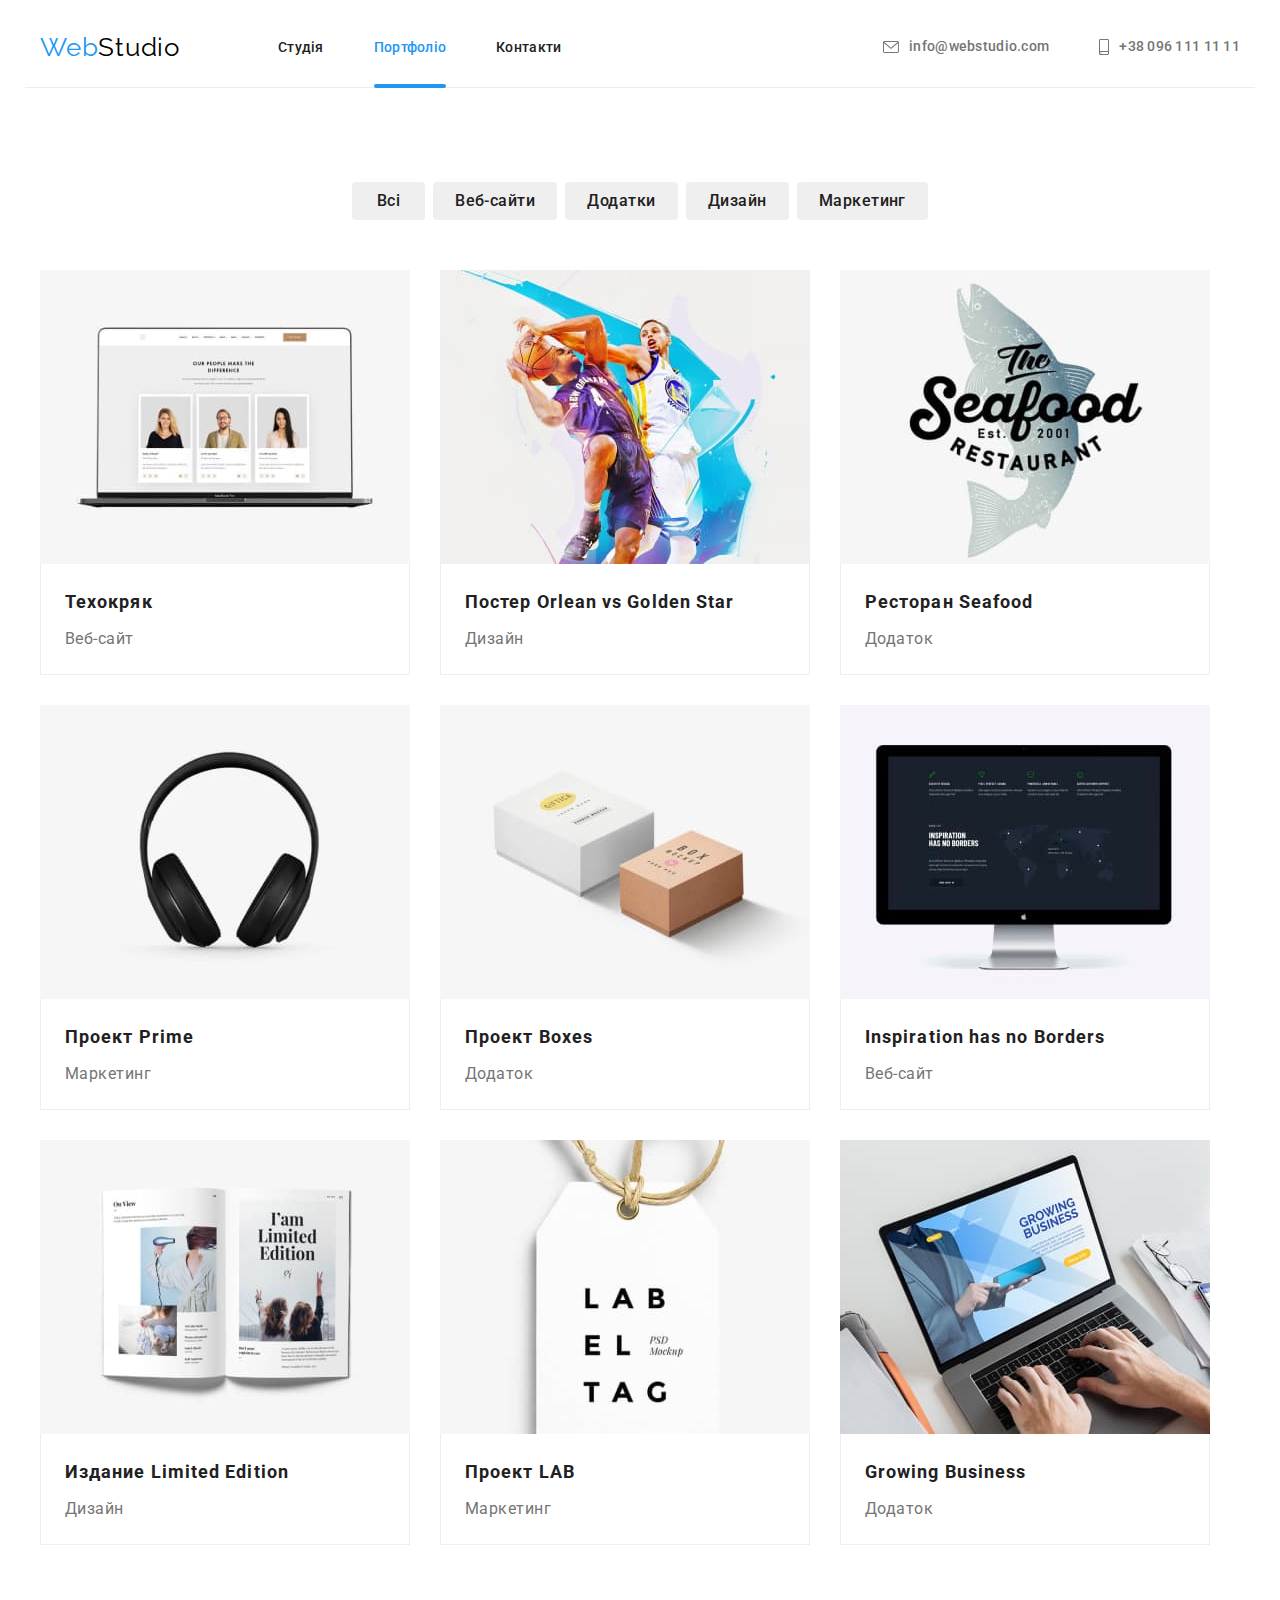
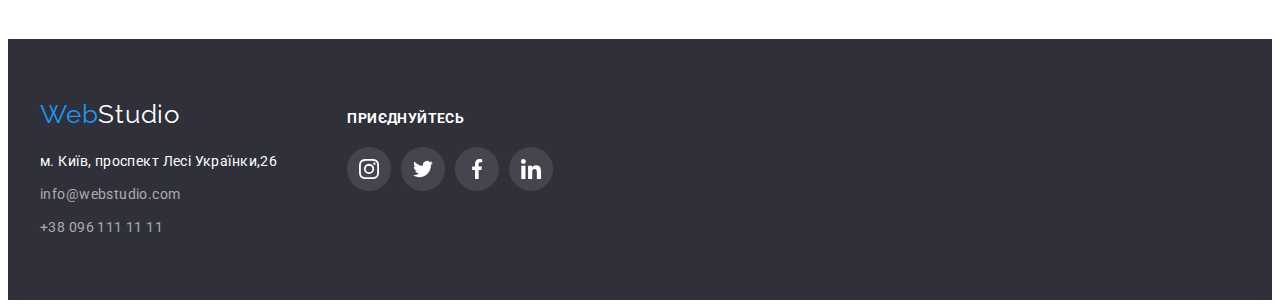
==== portfolio.html @ 2bb47590 "clon" ====
<!DOCTYPE html>
<html lang="uk">
  <head>
    <meta charset="UTF-8" />
    <meta name="viewport" content="width=device-width, initial-scale=1.0" />
    <title>WedStudio-Портфоліо</title>
    <link rel="preconnect" href="https://fonts.googleapis.com" />
    <link rel="preconnect" href="https://fonts.gstatic.com" crossorigin />
    <link
      href="https://fonts.googleapis.com/css2?family=Raleway:wght@700&family=Roboto:wght@400;500;700;900&display=swap"
      rel="stylesheet"
    />
    <link rel="stylesheet" href="https://cdnjs.cloudflare.com/ajax/libs/modern-normalize/1.1.0/modern-normalize.min.css" integrity="sha512-wpPYUAdjBVSE4KJnH1VR1HeZfpl1ub8YT/NKx4PuQ5NmX2tKuGu6U/JRp5y+Y8XG2tV+wKQpNHVUX03MfMFn9Q==" crossorigin="anonymous" referrerpolicy="no-referrer" />
    <link rel="stylesheet" href="./css/styles.css" />
    
  </head>
  <body>
    <header class="header">
      <div class="container">
        <nav class="header-nav">
          <a href="index.html" lang="en" class="header-logo link"><span>Web</span>Studio</a>

          <ul class="main-nav list">
            <li class="main-nav-item">
              <a href="index.html" class="main-nav-link link">Студія</a>
            </li>
            <li class="main-nav-item">
              <a href="portfolio.html" class="main-nav-link link current">Портфоліо</a>
            </li>
            <li class="main-nav-item"><a href="#" class="main-nav-link link">Контакти</a></li>
          </ul>
        </nav>
    

      
        <ul class="conneсtion-nav list">
        <li class="conneсtion-nav-item">
          <a href="mailto:info@webstudio.com" class="conneсtion-nav-link link"
            >
            <svg class="connection-nav-icon"  width="16" height="12">
              <use href="./images/icons.svg#icon-mail"></use>
            </svg>
            info@webstudio.com</a
          >
        </li>
        <li class="conneсtion-nav-item">
          <a href="tel:+380961111111" class="conneсtion-nav-link link"
            >
            <svg class="connection-nav-icon"  width="10" height="16">
              <use href="./images/icons.svg#icon-tel"></use>
            </svg>
            +38 096 111 11 11</a
          >
        </li>
      </ul>
      </div>
    </header>

    <main>
      <section class="section example">
        <div class="container">
          <h2 class="visually-hidden">Приклади наших робіт</h2>
        <!--Кнопки фільтрації прикладів робіт-->
        <ul class="buttons list">
          <li>
            <button type="button" class="example-btn btn">Всі</button>
          </li>
          <li><button type="button" class="example-btn btn">Веб-сайти</button></li>
          <li>
            <button type="button" class="example-btn btn">Додатки</button>
          </li>
          <li><button type="button" class="example-btn btn">Дизайн</button></li>
          <li>
            <button type="button" class="example-btn btn">Маркетинг</button>
          </li>
        </ul>

        <!--Саме приклади-->

        <ul class="example-list list">
          <li class="example-item">
            <a href="#" class="example-link link">
              <div class="example-activ">
                <img
                src="./images/portfolio/img1.jpg"
                alt="Лед-топ з відкритим веб-сайтом"
                width="370"
                height="294"
              />
              <p class="activ-text text">Ресурс пропонує комплексні пропозиції з різним рівнем функціоналу та сервісів. Все це дозволить відвідувачу отримати вичерпні відомості про компанію чи приватну особу.</p>
            </div>
              
              
              <div class="example-div">
                <h3 class="example-titel titel">Техокряк</h3>
                <p class="example-text text">Веб-сайт</p>
              </div> 
            </a>
          </li>
          <li class="example-item">
            <a href="#" class="example-link link">
              <div class="example-activ">
                <img
                src="./images/portfolio/img2.jpg"
                alt="Блок-шот при спробі слем-данку"
                width="370"
                height="294"
              />
              <p class="activ-text text">Ресурс пропонує комплексні пропозиції з різним рівнем функціоналу та сервісів. Все це дозволить відвідувачу отримати вичерпні відомості про компанію чи приватну особу.</p>
              </div>
              
              <div class="example-div">
                <h3 class="example-titel titel">
                Постер <span lang="en">Orlean vs Golden Star</span>
              </h3>
              <p class="example-text text">Дизайн</p>
              </div> 
            </a>
          </li>
          <li class="example-item">
            <a href="#" class="example-link link">
              <div class="example-activ">
                <img
                src="./images/portfolio/img3.jpg"
                alt="Логотип ресторану Seafood"
                width="370"
                height="294"
              />
              <p class="activ-text text">Ресурс пропонує комплексні пропозиції з різним рівнем функціоналу та сервісів. Все це дозволить відвідувачу отримати вичерпні відомості про компанію чи приватну особу.</p>
              </div>
              
              <div class="example-div">
                <h3 class="example-titel titel">Ресторан <span lang="en">Seafood</span></h3>
              <p class="example-text text">Додаток</p>
              </div> 
            </a>
          </li>
          <li class="example-item">
            <a href="#" class="example-link link">
              <div class="example-activ">
                <img
                src="./images/portfolio/img4.jpg"
                alt="Навушники"
                width="370"
                height="294"
              />
              <p class="activ-text text">Ресурс пропонує комплексні пропозиції з різним рівнем функціоналу та сервісів. Все це дозволить відвідувачу отримати вичерпні відомості про компанію чи приватну особу.</p>
              </div>
              
              <div class="example-div">
                <h3 class="example-titel titel">Проект <span lang="en">Prime</span></h3>
              <p class="example-text text">Маркетинг</p>
              </div>
            </a>
          </li>
          <li class="example-item">
            <a href="#" class="example-link link">
              <div class="example-activ">
                <img
                src="./images/portfolio/img5.jpg"
                alt="Дві коробки різних розмірів"
                width="370"
                height="294"
              />
              <p class="activ-text text">Ресурс пропонує комплексні пропозиції з різним рівнем функціоналу та сервісів. Все це дозволить відвідувачу отримати вичерпні відомості про компанію чи приватну особу.</p>
              </div>
              
              <div class="example-div">
                <h3 class="example-titel titel">Проект <span lang="en">Boxes</span></h3>
              <p class="example-text text">Додаток</p>
              </div> 
            </a>
          </li>
          <li class="example-item">
            <a href="#" class="example-link link">
              <div class="example-activ">
                <img
                src="./images/portfolio/img6.jpg"
                alt="Монітор з відкритим веб-сайтом"
                width="370"
                height="294"
              />
              <p class="activ-text text">Ресурс пропонує комплексні пропозиції з різним рівнем функціоналу та сервісів. Все це дозволить відвідувачу отримати вичерпні відомості про компанію чи приватну особу.</p>
              </div>
              
              <div class="example-div">
                <h3 class="example-titel titel" lang="en">Inspiration has no Borders</h3>
              <p class="example-text text">Веб-сайт</p>
              </div> 
            </a>
          </li>
          <li class="example-item">
            <a href="#" class="example-link link">
              <div class="example-activ">
                <img
                src="./images/portfolio/img7.jpg"
                alt="Розгорнута книга з картинками"
                width="370"
                height="294"
              />
              <p class="activ-text text">Ресурс пропонує комплексні пропозиції з різним рівнем функціоналу та сервісів. Все це дозволить відвідувачу отримати вичерпні відомості про компанію чи приватну особу.</p>
              </div>
              
              <div class="example-div">
                <h3 class="example-titel titel">Издание <span lang="en">Limited Edition</span></h3>
              <p class="example-text text">Дизайн</p>
              </div> 
            </a>
          </li>
          <li class="example-item">
            <a href="#" class="example-link link">
              <div class="example-activ">
                <img
                src="./images/portfolio/img8.jpg"
                alt="Бірка з маркуванням виробу"
                width="370"
                height="294"
              />
              <p class="activ-text text">Ресурс пропонує комплексні пропозиції з різним рівнем функціоналу та сервісів. Все це дозволить відвідувачу отримати вичерпні відомості про компанію чи приватну особу.</p>
              </div>
              
              <div class="example-div">
                <h3 class="example-titel titel">Проект <span lang="en">LAB</span></h3>
              <p class="example-text text">Маркетинг</p>
              </div> 
            </a>
          </li>
          <li class="example-item">
            <a href="#" class="example-link link">
              <div class="example-activ">
                <img
                src="./images/portfolio/img9.jpg"
                alt="Лед-топ на екрані якого відбувається процес встановлення десктопного додатку"
                width="370"
                height="294"
              />
              <p class="activ-text text">Ресурс пропонує комплексні пропозиції з різним рівнем функціоналу та сервісів. Все це дозволить відвідувачу отримати вичерпні відомості про компанію чи приватну особу.</p>
              </div>
              
              <div class="example-div">
                <h3 class="example-titel titel" lang="en">Growing Business</h3>
              <p class="example-text text">Додаток</p>
              </div> 
            </a>
          </li>
        </ul>
        </div>
        
      </section>
    </main>

    <footer class="footer">
      <div class="container">
        <div class="footer-add">
          <a href="index.html" lang="en" class="footer-logo link"
          ><span>Web</span>Studio</a>        
          <address class="footer-address">
            <ul class="address-list list">
              <li class="addres-item">
                <a
                  href="https://goo.gl/maps/VcLh4SeBCDLP2WR46"
                  target="_blank"
                  rel="noopener noreferrer nofollow"
                  class="address link"
                  >м. Київ, проспект Лесі Українки,26</a
                >
              </li>
              <li class="addres-item">
                <a href="mailto:info@webstudio.com" class="footer-cont link"
                  >info@webstudio.com</a
                >
              </li>
              <li class="addres-item">
                <a href="tel:+380961111111" class="footer-cont link"
                  >+38 096 111 11 11</a
                >
              </li>
            </ul>
          </address>
        </div>
        <div class="footer-soc">
          <h3 class="footer-titel titel">
            Приєднуйтесь
          </h3>
            <ul class="footer-soc-list list">
                <li class="foooter-soc-item"><a href="" class="foooter-soc-link link">
                  <svg class="footer-soc-icon" width="20" height="20">
                    <use href="./images/icons.svg#icon-instagram"></use>
                  </svg>
                </a></li>
                <li class="foooter-soc-item"><a href="" class="foooter-soc-link link">
                  <svg class="footer-soc-icon" width="20" height="20">
                    <use href="./images/icons.svg#icon-twitter"></use>
                  </svg>
                </a></li>
                <li class="foooter-soc-item"><a href="" class="foooter-soc-link link">
                  <svg class="footer-soc-icon" width="20" height="20">
                    <use href="./images/icons.svg#icon-fecabook"></use>
                  </svg>
                </a></li>
                <li class="foooter-soc-item"><a href="" class="foooter-soc-link link">
                  <svg class="footer-soc-icon" width="20" height="20">
                    <use href="./images/icons.svg#icon-linkedin"></use>
                  </svg>
                </a></li>
            </ul>
        </div>
      </div>      
    </footer>
  </body>
</html>
---- css/styles.css ----
:root {
    --main-color: #212121;
    --second-color: #757575;
    --third-color: #ffffff;
    --accent-color: #2196F3;
    --background-color: #E5E5E5;
    --header-background-color: #FFFFFF;
    --hero-text: #ffffff;
    --specialty-background-color: #F5F5F5;
    --team-background-color: #F5F4FA;
    --footer-background-color: #2F303A;
    --footer-main-text: #ffffff;
    --footer-second-text: rgba(255, 255, 255, 0.6);
}
h1, h2, h3, h4, h5, h6, p {
    margin: 0;
}
ul {
    margin: 0;
    padding-left: 0;
}
body {
    color: var(--main-color);
    font-family:  'Roboto', sans-serif;
}
.container {
    width: 1200px;
    padding: 0 15px;
    margin: 0 auto;
}
.section {
    
    margin: 0 auto;
    padding-top: 94px;
    padding-bottom: 94px;
}

.link {
    text-decoration: none;
}
.list {
    list-style: none;
}
.btn {
    cursor: pointer;
}
.main-titel {
    font-weight: 700;
    font-size: 36px;
    line-height: 1.16;
    text-align: center;
    letter-spacing: 0.03em;

    color: var(--main-color);
}
.titel {
    font-weight: 700;
    font-size: 14px;
    line-height: 1.14;
    letter-spacing: 0.03em;
    
    color: var(--main-color);
}
.text {
    font-size: 14px;
    line-height: 1.71;
    
    letter-spacing: 0.03em;

    color: var(--second-color);
}

.visually-hidden {
    position: absolute;
    white-space: nowrap;
    width: 1px;   
    height: 1px;
    overflow: hidden;
    border: 0;
    padding: 0;
    clip: rect(0 0 0 0);
    clip-path: inset(50%);
    margin: -1px;
}

/*HEADER*/
.header .container{
    display: flex;
    justify-content: space-between;
    align-items: center;
    font-size: 14px;
    border-bottom: 1px solid #ECECEC;
    background-color: #FFFFFF;
}

.header-logo {
    font-family: 'Raleway', sans-serif;
    font-size: 26px;
    line-height: 1.19;
    min-width: 145px;
    letter-spacing: 0.03em;
    padding: 24px 0;
    margin-right: 93px;

    color: #000000;
    transition: color 250ms cubic-bezier(0.4, 0, 0.2, 1), 
        text-decoration 250ms cubic-bezier(0.4, 0, 0.2, 1);    
}
.header-logo span {
    color: var(--accent-color);
}

.header-logo:hover,
.header-logo:focus {
    color: var(--accent-color);
    text-decoration: underline;
}
.header-nav {
    
    display: flex;
    justify-content: flex-start;
    align-items: center;
}
.main-nav {
    display: flex;
}

.main-nav-link {
    position: relative;
    display: inline-block;
    font-weight: 500;
    font-size: 14px;
    line-height: 1.14;
    letter-spacing: 0.02em;

    

    color: var(--main-color);
    transition: color 250ms cubic-bezier(0.4, 0, 0.2, 1);
}

.main-nav-item:not(:last-child) {
    margin-right: 50px;
}
.main-nav-link:hover,
.main-nav-link:focus {
    text-decoration: none;
    color: var(--accent-color);
}
.current {
    color: var(--accent-color);
}
.current.main-nav-link::after {
    content:'';
    position: absolute;
    left: 0;
    bottom: -32px;
    width: 100%;
    height: 4px;
    background-color: var(--accent-color);
    border-radius: 2px;
}
.conneсtion-nav {
    display: flex;
    justify-content: flex-end;
    margin-left: auto;
}
.conneсtion-nav-link {
    display: flex;
    gap: 10px;
    align-items: center;
    justify-content: center;
    font-weight: 500;
    font-size: 14px;
    line-height: 1.14;
    letter-spacing: 0.02em;
        
    color: var(--second-color);
    transition: color 250ms cubic-bezier(0.4, 0, 0.2, 1), 
        text-decoration 250ms cubic-bezier(0.4, 0, 0.2, 1);
}
.connection-nav-icon {
    fill: currentColor;
    
}
.conneсtion-nav-link:hover,
.conneсtion-nav-link:focus {
    text-decoration: underline;
    color: var(--accent-color);
}
.conneсtion-nav-item:not(:last-child) {
    margin-right: 50px;
}
/*main*/

/*HERO*/
.hero {
    text-align: center;
    max-width: 1600px;
    height: 600px;
    padding: 200px 0px;
    margin-left: auto;
    margin-right: auto;
    background-color: #2F303A;
    background-image: 
    linear-gradient( to right, #2F303A66, rgba(47, 48, 58, 0.4)), 
    url(../images/back.jpg);
    background-repeat: no-repeat;
    background-position: center;
    background-size: cover;
    
    
}
.hero-titel {
    font-weight: 900;
    font-size: 44px;
    line-height: 1.36;
    text-align: center;
    
    letter-spacing: 0.06em;
    text-transform: uppercase;

    max-width: 696px;
    margin: 0 auto;
    margin-bottom: 30px;

    color: var(--hero-text);
}
.hero-btn {
    display: inline-block;
    font-family: inherit;
    font-weight: 700;
    font-size: 16px;
    line-height: 1.88;
    
    
    letter-spacing: 0.06em;

    color: var(--hero-text);
    
    padding: 10px 32px;
    min-width: 216px;
    margin: 0 auto;
    

    background: var(--accent-color);
    box-shadow: 0px 4px 4px rgba(0, 0, 0, 0.15);
    border-radius: 4px;
}

.hero-btn:hover,
.hero-btn:focus {
    text-decoration: underline var(--accent-color);
}

/*specialty*/
.specialty {
    
}
.specialty-list {
    display: flex;
    justify-content: space-between;
    align-items: flex-start;
}
.specialty-item {
    width: 270px;
}
.specialty-icon {
    display: flex;
    justify-content: center;
    align-items: center;
    height: 120px;
    background-color: #F5F4FA;
    border-radius: 4px;
    margin-bottom: 30px;
}
.specialty-titel {
    width: 270px;
    text-transform: uppercase;

    margin-bottom: 10px;
}
.specialty-text {
    width: 270px;
}
/*What do we do?*/
.what-do {
    padding-top: 0;
}
.what-do-main-titel {
    min-width: 366px;
    text-align: center;
    margin-bottom: 50px;
}
.what-do-list {
    display: flex;
    justify-content: space-between;
}
.wat-do-activ {
    position: relative;
    width: 100%;
    height: 294px;
}
.wat-do-activ-titel {
    position: absolute;
    bottom: 0px;
    left: 0;
    width: 100%;
    height: 70px;
    padding-top: 27px;
    padding-bottom: 27px;
    text-align: center;
    text-transform: uppercase;

    color: var(--third-color);
    background: rgba(47, 48, 58, 0.8);
    opacity: 0;
    transition: opacity 250ms cubic-bezier(0.4, 0, 0.2, 1);
}
.wat-do-activ-titel:hover,
.wat-do-activ-titel:focus {
    opacity: 1;
}
/*Our team*/
.team {
    background-color: var(--team-background-color);
}
.team-main-titel {
    min-width: 264px;
    text-align: center;
    margin-bottom: 50px;
}
.team-list {
    display: flex;
    justify-content: space-between;
}
.team-item {
    display: block;
    background-color: #FFFFFF;

    box-shadow: 0px 1px 3px rgba(0, 0, 0, 0.12), 0px 1px 1px rgba(0, 0, 0, 0.14), 0px 2px 1px rgba(0, 0, 0, 0.2);
    border-radius: 0px 0px 4px 4px;
}
.team-div {
    padding-top: 30px;
    padding-bottom: 30px;
}
.team-titel {
    font-size: 16px;
    line-height: 1.19;
    min-width: 104px;
    text-align: center;

    
    margin-bottom: 10px;
}
.team-text {
    font-size: 16px;
    line-height: 1.19;

    min-width: 76px;
    text-align: center;
}
.team-soc {
    margin-top: 16px;
    display: flex;
    justify-content: center;
    gap: 10px;
}
.soc-link {
    display: flex;
    justify-content: center;
    align-items: center;
    width: 44px;
    height: 44px;
    border-radius: 50%;
    color: #AFB1B8;
    transition: color 250ms cubic-bezier(0.4, 0, 0.2, 1), 
        background-color 250ms cubic-bezier(0.4, 0, 0.2, 1);
}
.soc-link:hover,
.soc-link:focus {
    color: #ffffff;
    background-color: var(--accent-color);
}
.team-soc-icon {
    fill: currentColor;
}
/* Постійні клієнти */
.client-titel {
    min-width: 297px;
    text-align: center;
    margin-bottom: 50px;
}
.client-list {
    display: flex;
    justify-content: center;
    gap: 30px;
}


.client-link {
    display: flex;
    justify-content: center;
    align-items: center;
    width: 170px;
    height: 92px;
    color:  #AFB1B8;
    border: 1px solid #AFB1B8;
    border-radius: 4px;
    transition: color 250ms cubic-bezier(0.4, 0, 0.2, 1), 
        border 250ms cubic-bezier(0.4, 0, 0.2, 1);
}
.client-icon {
    fill: currentColor;
}
.client-link:hover,
.client-link:focus {
    color:  var(--accent-color);
    border: 1px solid var(--accent-color);
}
/*footer*/

.footer {
    
    margin: 0 auto;
    padding: 60px 0px;
    
    background-color: var(--footer-background-color);
}
.footer .container {
    display: flex;
    
    justify-content: flex-start;
    align-items: baseline;
    gap: 70px;}

.footer-logo {
    display: block;
    font-family: 'Raleway', sans-serif;
    font-size: 26px;
    line-height: 1.19;
    min-width: 145px;

    
    margin-bottom: 20px;
    letter-spacing: 0.03em;
    
    color: var(--footer-main-text);
    transition: text-decoration 250ms cubic-bezier(0.4, 0, 0.2, 1);    
}
.footer-logo span {
    color: var(--accent-color);
}

.footer-logo:hover,
.footer-logo:focus {
    text-decoration: underline var(--accent-color);
}
.address-list {
    
    min-width: 231px;
}
.address {
    display: inline-block;
    font-style: normal;
    font-size: 14px;
    line-height: 1.71;
    min-width: 231px;
    
    letter-spacing: 0.03em;

    color: var(--footer-main-text);
}
.addres-item:not(:last-child) {
    margin-bottom: 9px;
    
}
.address:hover,
.address:focus {
    text-decoration: none;
}
.footer-cont {
    display: inline-block;
    font-style: normal;
    font-size: 14px;
    line-height: 1.71;
    min-width: 231px;
    
    letter-spacing: 0.03em;

    color: var(--footer-second-text);
}
.footer-cont:hover,
.footer-cont:focus {
    
    text-decoration: none;
}
.footer-titel {
    text-transform: uppercase;
    margin-bottom: 20px;

    color: var(--footer-main-text);
}
.footer-add {
        
    margin: 0;
    
}
.footer-soc {
    
    max-width: 206px;
    margin: 0;
    
}
.footer-soc-list {
    
    display: flex;
    justify-content: center;
    gap: 10px;
}
.foooter-soc-link {
    display: flex;
    justify-content: center;
    align-items: center;
    width: 44px;
    height: 44px;
    border-radius: 50%;
    color: #ffffff;
    background-color: rgba(255, 255, 255, 0.1);
    transition: background-color 250ms cubic-bezier(0.4, 0, 0.2, 1);
}
.foooter-soc-link:hover,
.foooter-soc-link:focus {
    background-color: var(--accent-color);
}
.footer-soc-icon {
    fill: currentColor;
}



/*PORTFOLIO*/
.example {

}
/*portfolio buttons*/
.buttons {
    display: flex;
    justify-content: center;
    flex-wrap: wrap;
    gap: 8px;
    margin-bottom: 50px;
}
.example-btn {
    font-family: inherit;
    font-weight: 500;
    font-size: 16px;
    line-height: 1.62;
    
    min-width: 73px;
    padding: 6px 22px;
    
    text-align: center;
    letter-spacing: 0.03em;

    color: var(--main-color);

    
    border: none;
    border-radius: 4px;
    transition: background-color 250ms cubic-bezier(0.4, 0, 0.2, 1),
    color 250ms cubic-bezier(0.4, 0, 0.2, 1),
    box-shadow 250ms cubic-bezier(0.4, 0, 0.2, 1);
}
.example-btn:hover,
.example-btn:focus {
    text-decoration: none;
    color: #ffffff;
    background-color: var(--accent-color);
    box-shadow: 0px 3px 1px rgba(0, 0, 0, 0.1), 0px 1px 2px rgba(0, 0, 0, 0.08), 0px 2px 2px rgba(0, 0, 0, 0.12);
}
.example-btn:active {
    color: #ffffff;
    background-color: var(--accent-color);
    box-shadow: 0px 3px 1px rgba(0, 0, 0, 0.1), 0px 1px 2px rgba(0, 0, 0, 0.08), 0px 2px 2px rgba(0, 0, 0, 0.12);
}

/*EXAMPLES*/

.example-list {
    display: flex;
    flex-wrap: wrap;
    gap: 30px;
}
.example-item {
    
}
.example-link {
    display: block;
    
    background-color: #ffffff;
    transition: box-shadow 250ms cubic-bezier(0.4, 0, 0.2, 1);
}
.example-link:hover,
.example-link:focus {
    box-shadow: 0px 1px 1px rgba(0, 0, 0, 0.12), 0px 4px 4px rgba(0, 0, 0, 0.06), 1px 4px 6px rgba(0, 0, 0, 0.16);
}
.example-activ {
    position: relative;
    width: 370px;
    height: 294px;
    overflow: hidden;

    
}
.activ-text {
    position: absolute;
    bottom: 0;
    left: 0;
    transform: translateY(100%);
    width: 100%;
    height: 100%;
    padding: 63px 24px ;
    font-size: 18px;
    line-height: 1.56;
    color: var(--third-color);
    background: rgba(33, 150, 243, 0.9);
    transition: transform 250ms cubic-bezier(0.4, 0, 0.2, 1);
}
.example-link:hover > .example-activ > .activ-text,
.example-link:focus > .example-activ > .activ-text {
    transform: translateY(0);
}
.example-div {
    border-right: 1px solid #EEEEEE;
    border-bottom: 1px solid #EEEEEE;
    border-left: 1px solid #EEEEEE;
    padding: 20px 24px;
}
.example-titel {
    font-size: 18px;
    line-height: 2;
    
    
    margin-bottom: 4px;
    letter-spacing: 0.06em;
}

.example-text {
    font-size: 16px;
    line-height: 1.88;
    letter-spacing: 0.03em;
}
/* Modal */
.backdrop {
    position: fixed;
    top: 0;
    width: 100%;
    height: 100%;
    background-color: rgba(0, 0, 0, 0.2);
    transition: opacity 500ms cubic-bezier(0.4, 0, 0.2, 1), visibility 500ms cubic-bezier(0.4, 0, 0.2, 1);
}
.modal {
    position: fixed;
    top: 50%;
    left: 50%;
    transform: translate(-50%, -50%);
    width: 528px;
    min-height: 581px;
    background-color: #ffffff;
    box-shadow: 0px 1px 3px rgba(0, 0, 0, 0.12), 0px 1px 1px rgba(0, 0, 0, 0.14), 0px 2px 1px rgba(0, 0, 0, 0.2);
    border-radius: 4px;
    transform: translate(-50%, -50%) scale(1);
    transition: transform 500ms cubic-bezier(0.4, 0, 0.2, 1), min-height 500ms cubic-bezier(0.4, 0, 0.2, 1);
}
.backdrop.is-hidden .modal {
    transform: translate(-50%, -50%) scale(0);
    min-height: 0;
}
.modal-close {
    display: flex;
    justify-content: center;
    align-items: center;
    position: absolute;
    top: 8px;
    right: 8px;
    width: 30px;
    height: 30px;
    border: 1px solid rgba(0, 0, 0, 0.1);
    border-radius: 50%;
    color: #000000;
    background: #FFFFFF;
    transition: border 250ms cubic-bezier(0.4, 0, 0.2, 1);
}

.close-icon {
    fill: currentColor;

}
.modal-close:hover,
.modal-close:focus {
    border: 1px solid var (var(--accent-color));
}
.is-hidden {
    opacity: 0;
    visibility: hidden;
    pointer-events: none;
}
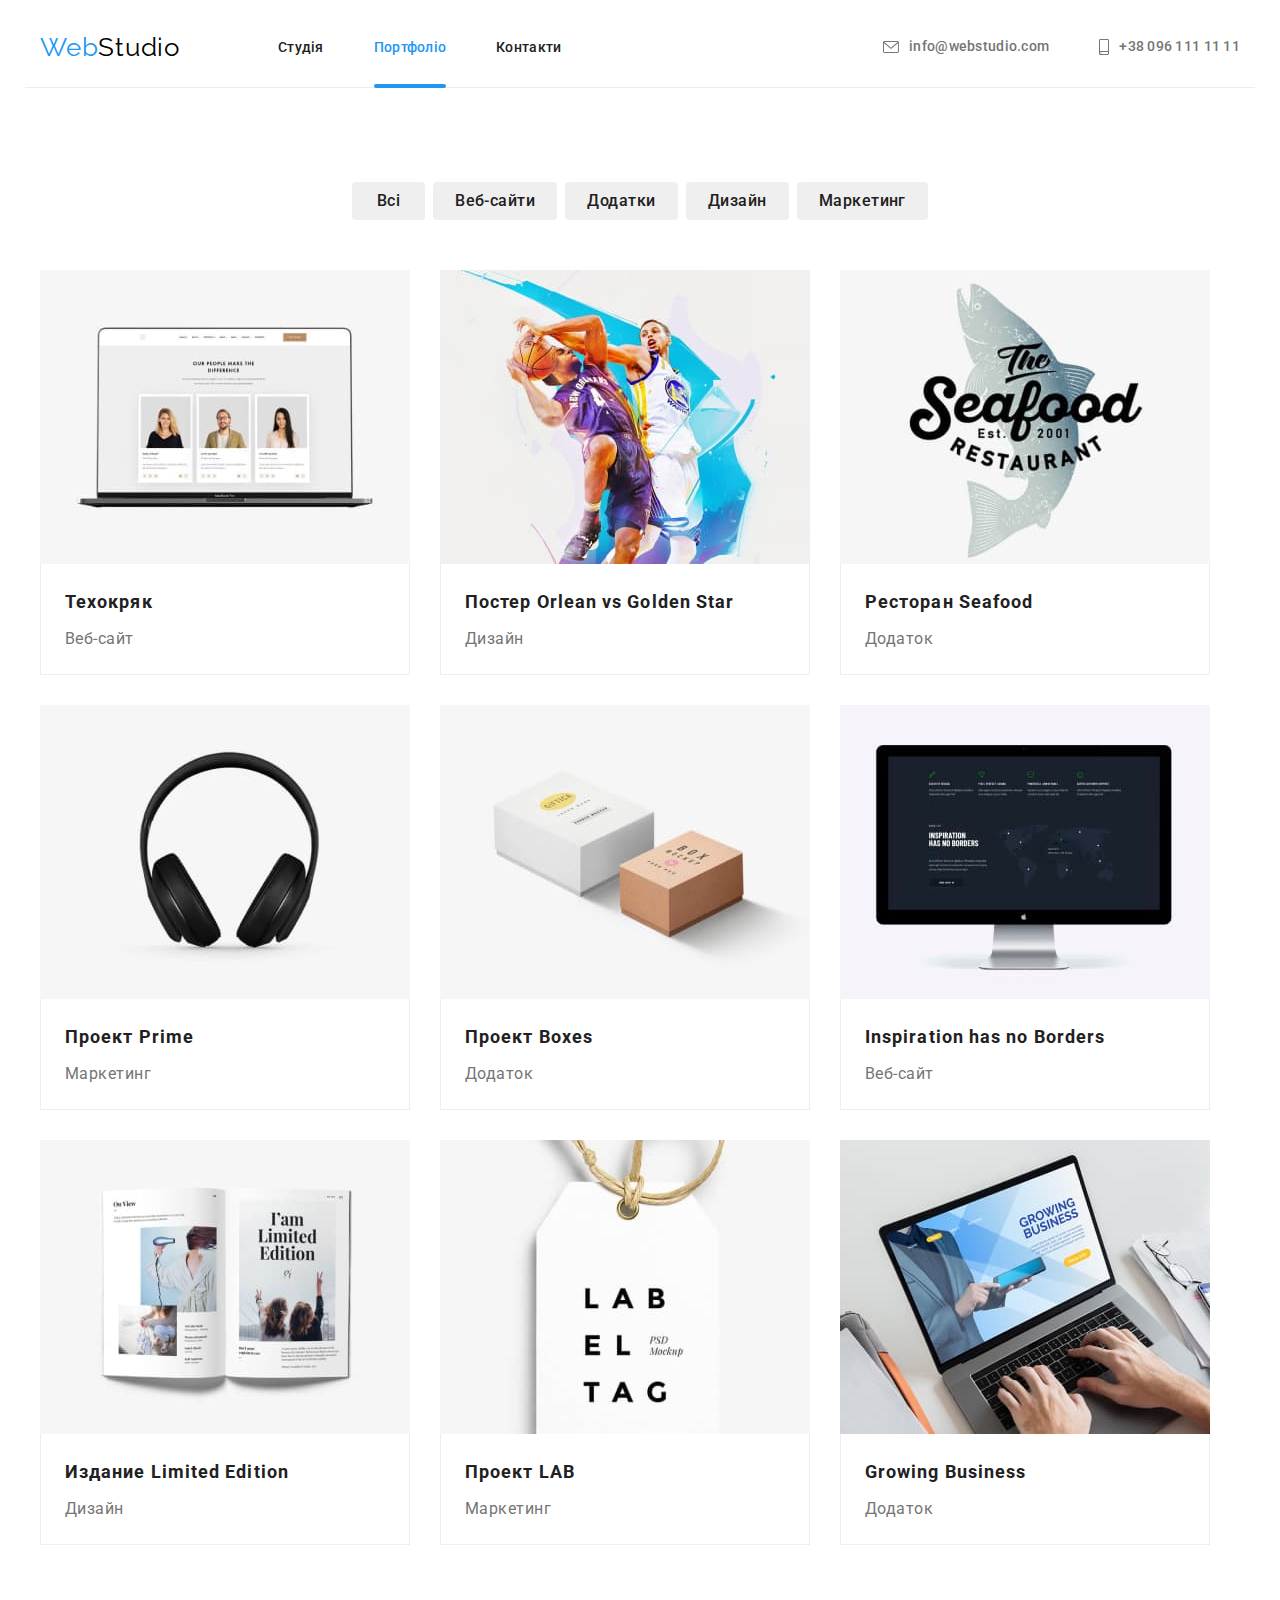
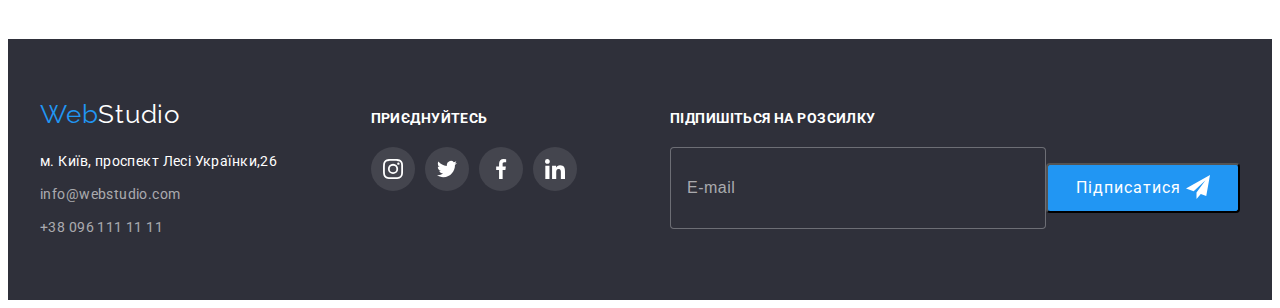
==== commit eaf51268: "footer form upd" ====
--- a/portfolio.html
+++ b/portfolio.html
@@ -305,6 +305,18 @@
                 </a></li>
             </ul>
         </div>
+        <div class="footer-mailing">
+          <h3 class="footer-titel titel">Підпишіться на розсилку</h3>
+          <form action="" class="footer-form">
+            <input class="footer-input" type="email" name="email"  placeholder="E-mail" />
+            <button type="submit" class="mailing-btn btn">
+              <span class="btn-text">Підписатися</span>
+              <span class="send-icon"><svg class="send" width="24" height="24">
+            <use href="./images/icons.svg#icon-send"></use>
+          </svg></span>
+            </button>
+          </form>
+        </div>
       </div>      
     </footer>
   </body>
--- a/css/styles.css
+++ b/css/styles.css
@@ -431,7 +431,7 @@
 .footer .container {
     display: flex;
     
-    justify-content: flex-start;
+    justify-content: space-between;
     align-items: baseline;
     gap: 70px;}
 
@@ -537,9 +537,71 @@
 .footer-soc-icon {
     fill: currentColor;
 }
-
-
-
+.footer-mailing {
+    width: 570px;
+    height: 86px;
+}
+.footer-form {
+    display: flex;
+    justify-content: space-between;
+    align-items: center;
+}
+.footer-input {
+    width: 358px;
+    height: 50px;
+    padding: 15px 16px;
+    border: 1px solid rgba(255, 255, 255, 0.3);
+    border-radius: 4px;
+    background-color: var(--footer-background-color);
+    transition: border 250ms cubic-bezier(0.4, 0, 0.2, 1);
+}
+.footer-input::placeholder {
+    font-weight: 400;
+    font-size: 16px;
+    line-height: 1.25;
+    letter-spacing: 0.03em;
+    color: rgba(255, 255, 255, 0.6);
+}
+.footer-input:hover,
+.footer-input:focus {
+    border: 1px solid var(--accent-color);
+}
+.footer-input:not(:placeholder-shown) {
+    border: 1px solid var(--accent-color);
+}
+.mailing-btn {
+    display: flex;
+    justify-content: space-between;
+    align-items: center;
+    width: 200px;
+    height: 50px;
+    padding: 10px 28px;
+    font-family: inherit;
+    color: var(--third-color);
+    border-radius: 4px;
+    background-color: var(--accent-color);
+    transition: box-shadow 250ms cubic-bezier(0.4, 0, 0.2, 1);;
+}
+.mailing-btn:hover,
+.mailing-btn:focus {
+    box-shadow: 0px 4px 4px rgba(0, 0, 0, 0.15);
+}
+.mailing-btn:active {
+    box-shadow: 0px 4px 4px rgba(0, 0, 0, 0.15);
+}
+
+.btn-text {
+    font-size: 16px;
+    line-height: 1.88;
+    text-align: center;
+    letter-spacing: 0.06em;
+}
+.send-icon {
+    color: var(--third-color);
+}
+.send {
+    fill: currentColor;
+}
 /*PORTFOLIO*/
 .example {
 
@@ -691,7 +753,8 @@
     border-radius: 50%;
     color: #000000;
     background: #FFFFFF;
-    transition: border 250ms cubic-bezier(0.4, 0, 0.2, 1);
+    transition: border 250ms cubic-bezier(0.4, 0, 0.2, 1),
+    color 250ms cubic-bezier(0.4, 0, 0.2, 1);
 }
 
 .close-icon {
@@ -700,10 +763,93 @@
 }
 .modal-close:hover,
 .modal-close:focus {
+    color: var(--accent-color);
     border: 1px solid var (var(--accent-color));
 }
 .is-hidden {
     opacity: 0;
     visibility: hidden;
     pointer-events: none;
+}
+.modal-form {
+    width: 528px;
+    height: 581px;
+    padding: 40px;
+}
+.modal-form-titel {
+    margin-bottom: 12px;
+    font-size: 20px;
+    line-height: 1.15;
+    text-align: center;
+    letter-spacing: 0.03em;
+
+    color: var(--main-color);
+}
+.modal-form-field {
+    display: flex;
+    flex-direction: column;
+    margin-bottom: 10px;
+}
+.modal-form-field label {
+    margin-bottom: 4px;
+    font-size: 12px;
+    line-height: 1.16;
+    letter-spacing: 0.01em;
+
+    color: var(--second-color);
+}
+.modal-form-field input {
+    width: 448px;
+    height: 40px;
+    padding: 12px 42px;
+    border: 1px solid rgba(33, 33, 33, 0.2);
+    border-radius: 4px;
+}
+.modal-form-field input::placeholder {
+    font-size: 12px;
+    line-height: 1.16;
+    letter-spacing: 0.01em;
+    text-align: right;
+    color: var(--second-color);
+}
+.modal-input-icon {
+    position: relative;
+}
+.modal-icon {
+    position: absolute;
+    left: 14px;
+    top: 50%;
+    transform: translateY(-50%);
+}
+textarea {
+    resize: none;
+    
+    padding: 12px 16px;
+    border: 1px solid rgba(33, 33, 33, 0.2);
+    border-radius: 4px;
+}
+textarea::placeholder {
+    font-size: 12px;
+    line-height: 1.16;
+    letter-spacing: 0.01em;
+}
+
+.modal-form-btn {
+    display: block;
+    
+    text-align: center;
+        
+    font-family: inherit;
+    font-weight: 700;
+    font-size: 16px;
+    line-height: 1.88;
+    letter-spacing: 0.06em;
+    min-width: 200px;
+    
+    padding: 10px 52px;
+    margin: 0 auto;
+
+    color: var(--third-color);
+    background: var(--accent-color);
+    border-radius: 4px;
 }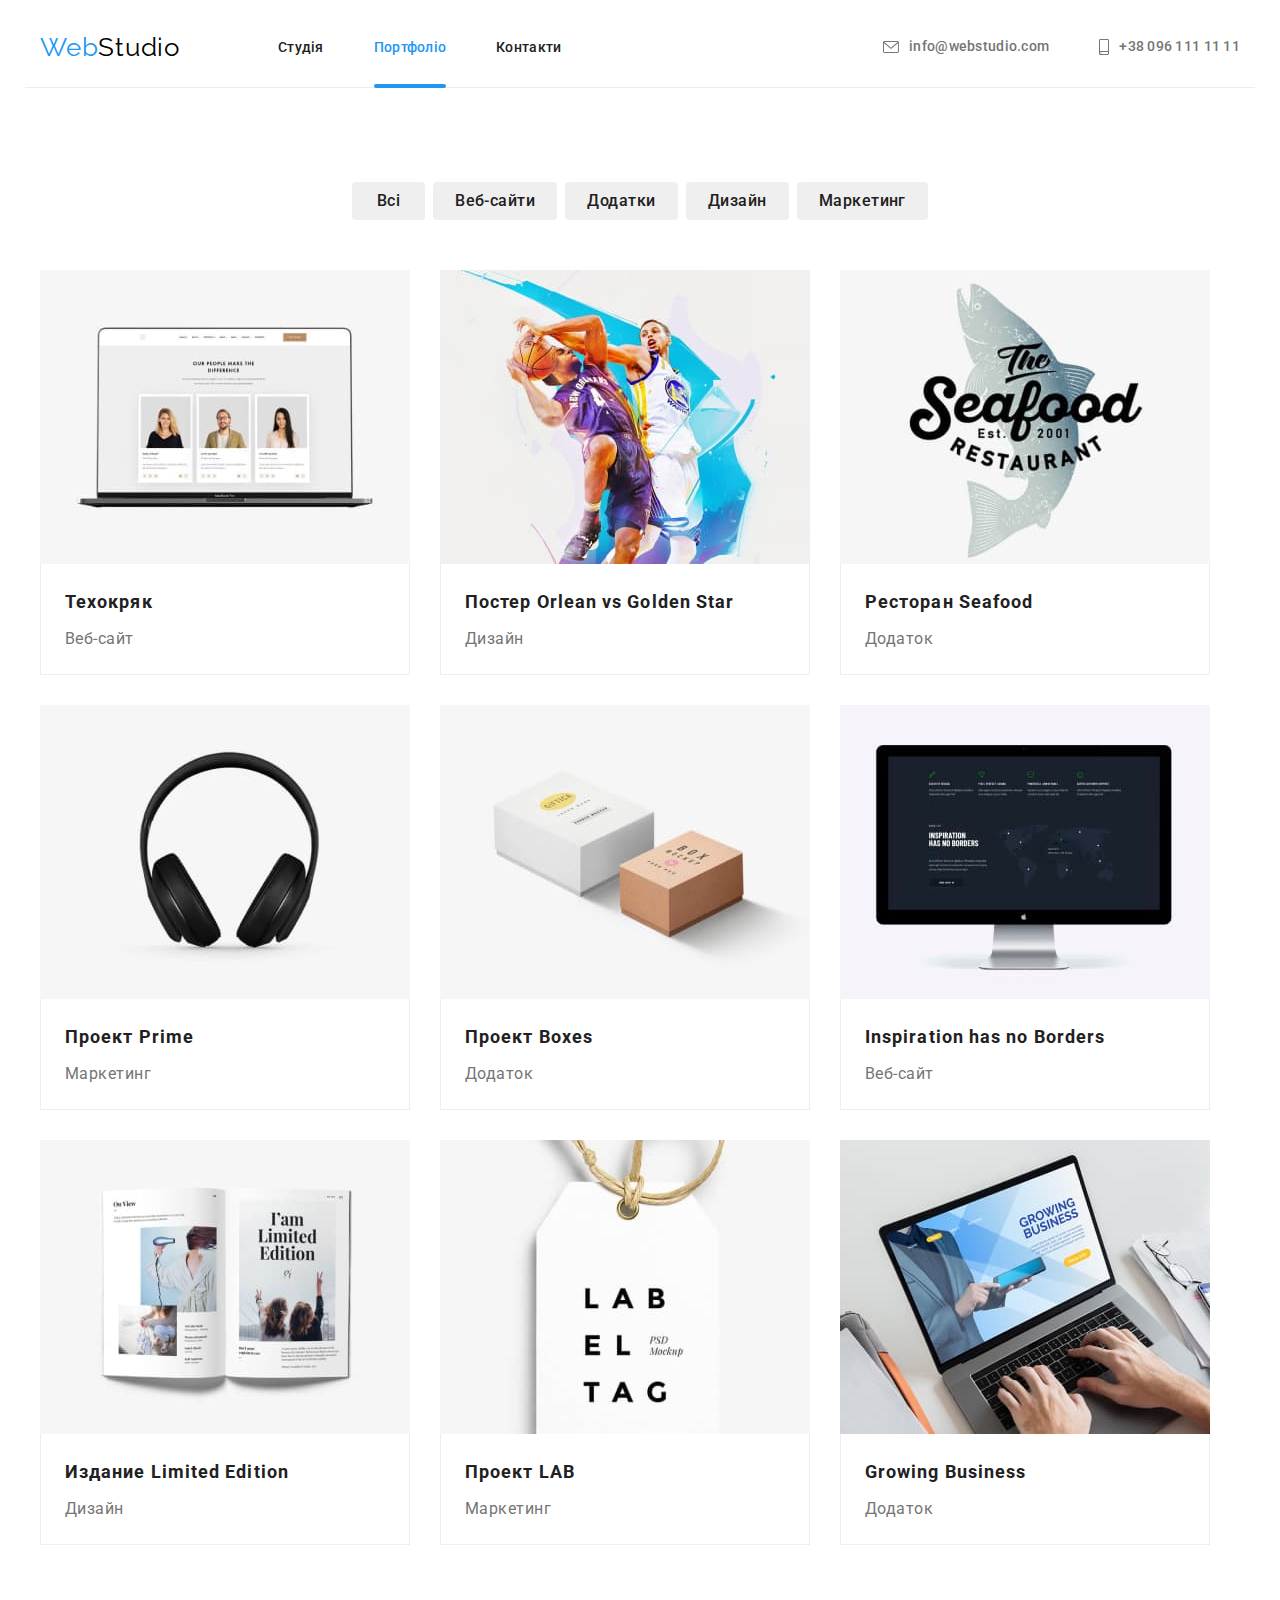
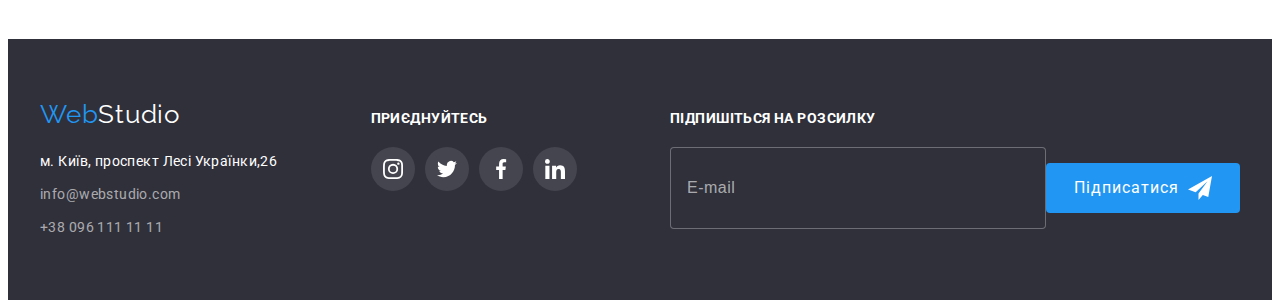
==== commit 77ab2c6d: "bug" ====
--- a/portfolio.html
+++ b/portfolio.html
@@ -307,7 +307,7 @@
         </div>
         <div class="footer-mailing">
           <h3 class="footer-titel titel">Підпишіться на розсилку</h3>
-          <form action="" class="footer-form">
+          <form class="footer-form">
             <input class="footer-input" type="email" name="email"  placeholder="E-mail" />
             <button type="submit" class="mailing-btn btn">
               <span class="btn-text">Підписатися</span>
--- a/css/styles.css
+++ b/css/styles.css
@@ -566,6 +566,9 @@
 .footer-input:focus {
     border: 1px solid var(--accent-color);
 }
+.footer-input:focus-within {
+    border: 1px solid var(--accent-color)
+}
 .footer-input:not(:placeholder-shown) {
     border: 1px solid var(--accent-color);
 }
@@ -578,6 +581,7 @@
     padding: 10px 28px;
     font-family: inherit;
     color: var(--third-color);
+    border: none;
     border-radius: 4px;
     background-color: var(--accent-color);
     transition: box-shadow 250ms cubic-bezier(0.4, 0, 0.2, 1);;
@@ -597,11 +601,20 @@
     letter-spacing: 0.06em;
 }
 .send-icon {
+    width: 24px;
+    height: 24px;
     color: var(--third-color);
+    background-color: transparent;
+    transition: background-color 250ms cubic-bezier(0.4, 0, 0.2, 1);
 }
 .send {
     fill: currentColor;
 }
+.send-icon:hover,
+.send-icon:focus {
+    background-color: var(--accent-color);
+}
+
 /*PORTFOLIO*/
 .example {
 
@@ -804,6 +817,7 @@
     padding: 12px 42px;
     border: 1px solid rgba(33, 33, 33, 0.2);
     border-radius: 4px;
+    transition: border 250ms cubic-bezier(0.4, 0, 0.2, 1);
 }
 .modal-form-field input::placeholder {
     font-size: 12px;
@@ -812,6 +826,12 @@
     text-align: right;
     color: var(--second-color);
 }
+input:focus {
+    outline-color: var(--accent-color)
+}
+input:focus + .modal-icon {
+    fill: var(--accent-color);
+}
 .modal-input-icon {
     position: relative;
 }
@@ -820,6 +840,10 @@
     left: 14px;
     top: 50%;
     transform: translateY(-50%);
+    width: 18px;
+    height: 18px;
+    transition: fill 250ms cubic-bezier(0.4, 0, 0.2, 1);
+
 }
 textarea {
     resize: none;
@@ -833,7 +857,46 @@
     line-height: 1.16;
     letter-spacing: 0.01em;
 }
-
+.modal-form-check {
+    display: flex;
+    justify-content: space-evenly;
+    margin-bottom: 30px;
+}
+.check-text {
+    display: flex;
+    align-items: center;
+    position: relative;
+}
+.check-text span {
+    display: flex;
+    align-items: center;
+    justify-content: center;
+    width: 16px;
+    height: 15px;
+    border: 2px solid var(--main-color);
+    border-radius: 3px;
+    margin-right: 5px;
+    transition: background-color 250ms cubic-bezier(0.4, 0, 0.2, 1),
+    border-color 250ms cubic-bezier(0.4, 0, 0.2, 1);
+}
+.check-icon {
+    fill: transparent;
+    transition: fill 250ms cubic-bezier(0.4, 0, 0.2, 1);
+}
+.input-check:checked + .check-text span {
+    background-color: var(--accent-color);
+    border-color: var(--accent-color);
+}
+.input-check:checked + .check-text .check-icon {
+    fill: var(--third-color);
+}
+.input-check:focus + .check-text span {
+    border-color: var(--accent-color);
+}
+.modal-link {
+    color: var(--accent-color);
+    text-decoration: underline;
+}
 .modal-form-btn {
     display: block;
     
@@ -851,5 +914,12 @@
 
     color: var(--third-color);
     background: var(--accent-color);
+    border: none;
     border-radius: 4px;
+    transition: box-shadow 250ms cubic-bezier(0.4, 0, 0.2, 1);
+}
+.modal-form-btn:hover,
+.modal-form-btn:focus,
+.modal-form-btn:active {
+    box-shadow: 0px 4px 4px rgba(0, 0, 0, 0.15);
 }